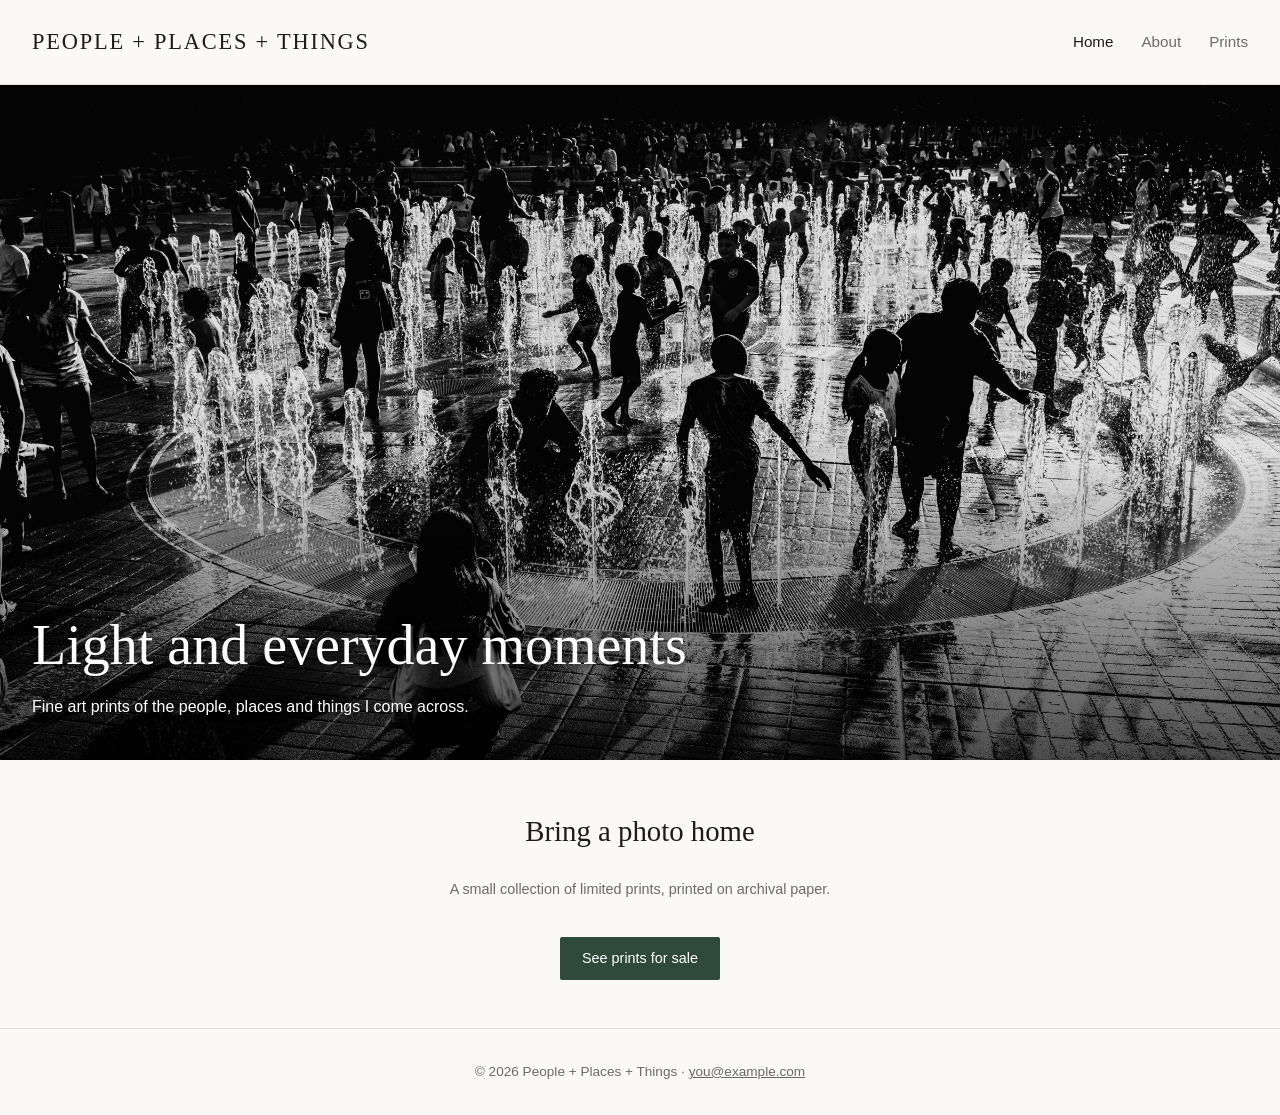
==== index.html @ 3505e62c "Add People + Places + Things photography site Home, About, and Prints pages as a static site for Git" ====
<!doctype html>
<html lang="en">
<head>
<meta charset="utf-8">
<meta name="viewport" content="width=device-width, initial-scale=1">
<title>Home | People + Places + Things</title>
<link rel="stylesheet" href="styles.css">
</head>
<body>
<header>
  <a class="logo" href="index.html">People + Places + Things</a>
  <nav>
    <a href="index.html" class="active">Home</a>
    <a href="about.html">About</a>
    <a href="prints.html">Prints</a>
  </nav>
</header>
<section class="hero" style="background-image:url('images/hero.jpg')">
  <div>
    <h1>Light and everyday moments</h1>
    <p>Fine art prints of the people, places and things I come across.</p>
  </div>
</section>
<main style="text-align:center">
  <h2>Bring a photo home</h2>
  <p class="note">A small collection of limited prints, printed on archival paper.</p>
  <a class="btn" href="prints.html">See prints for sale</a>
</main>
<footer>&copy; 2026 People + Places + Things &middot; <a href="mailto:you@example.com">you@example.com</a></footer>
</body>
</html>
---- styles.css ----
:root{--bg:#faf9f7;--text:#1c1c1c;--muted:#6b6b6b;--line:#e4e1dc;--accent:#2f4a3a}
*{box-sizing:border-box}
body{margin:0;font-family:Georgia,"Times New Roman",serif;background:var(--bg);color:var(--text);line-height:1.6}
a{color:inherit}
header{display:flex;justify-content:space-between;align-items:center;flex-wrap:wrap;gap:12px;padding:24px 32px;border-bottom:1px solid var(--line)}
.logo{font-size:1.4rem;letter-spacing:.08em;text-transform:uppercase;text-decoration:none}
nav a{margin-left:24px;text-decoration:none;font-family:Helvetica,Arial,sans-serif;font-size:.95rem;color:var(--muted)}
nav a:first-child{margin-left:0}
nav a.active,nav a:hover{color:var(--text)}
main{max-width:1100px;margin:0 auto;padding:48px 24px}
.hero{position:relative;height:75vh;min-height:380px;background:#111 center 60%/cover no-repeat;display:flex;align-items:flex-end}
.hero::after{content:"";position:absolute;inset:0;background:linear-gradient(to top,rgba(0,0,0,.65),rgba(0,0,0,0) 45%)}
.hero div{position:relative;z-index:1;padding:40px 32px;color:#fff;text-shadow:0 1px 8px rgba(0,0,0,.5)}
.hero h1{margin:0;font-size:clamp(2rem,5vw,3.5rem);font-weight:normal}
.hero p{margin:4px 0 0;font-family:Helvetica,Arial,sans-serif}
h2{font-weight:normal;font-size:1.8rem;margin-top:0}
.btn{display:inline-block;padding:10px 22px;background:var(--accent);color:#fff;text-decoration:none;font-family:Helvetica,Arial,sans-serif;font-size:.9rem;border-radius:2px}
.btn:hover{opacity:.9}
.about{display:grid;grid-template-columns:1fr 1.3fr;gap:48px;align-items:start}
.about img{width:100%;display:block}
.grid{columns:3 300px;column-gap:36px}
.print{break-inside:avoid;margin-bottom:40px}
.print img{width:100%;height:auto;display:block;background:#ddd}
.print h3{margin:14px 0 10px;font-weight:normal;font-size:1.2rem}
.print .meta{font-family:Helvetica,Arial,sans-serif;font-size:.9rem;color:var(--muted);margin:0 0 12px}
.print select{font:inherit;font-size:.9rem;padding:6px;margin-right:8px}
.note{font-family:Helvetica,Arial,sans-serif;font-size:.9rem;color:var(--muted);margin-bottom:36px}
footer{text-align:center;padding:32px;border-top:1px solid var(--line);font-family:Helvetica,Arial,sans-serif;font-size:.85rem;color:var(--muted)}
@media (max-width:700px){
  header{padding:16px}
  nav a{margin-left:16px}
  .about{grid-template-columns:1fr;gap:24px}
  main{padding:32px 16px}
}
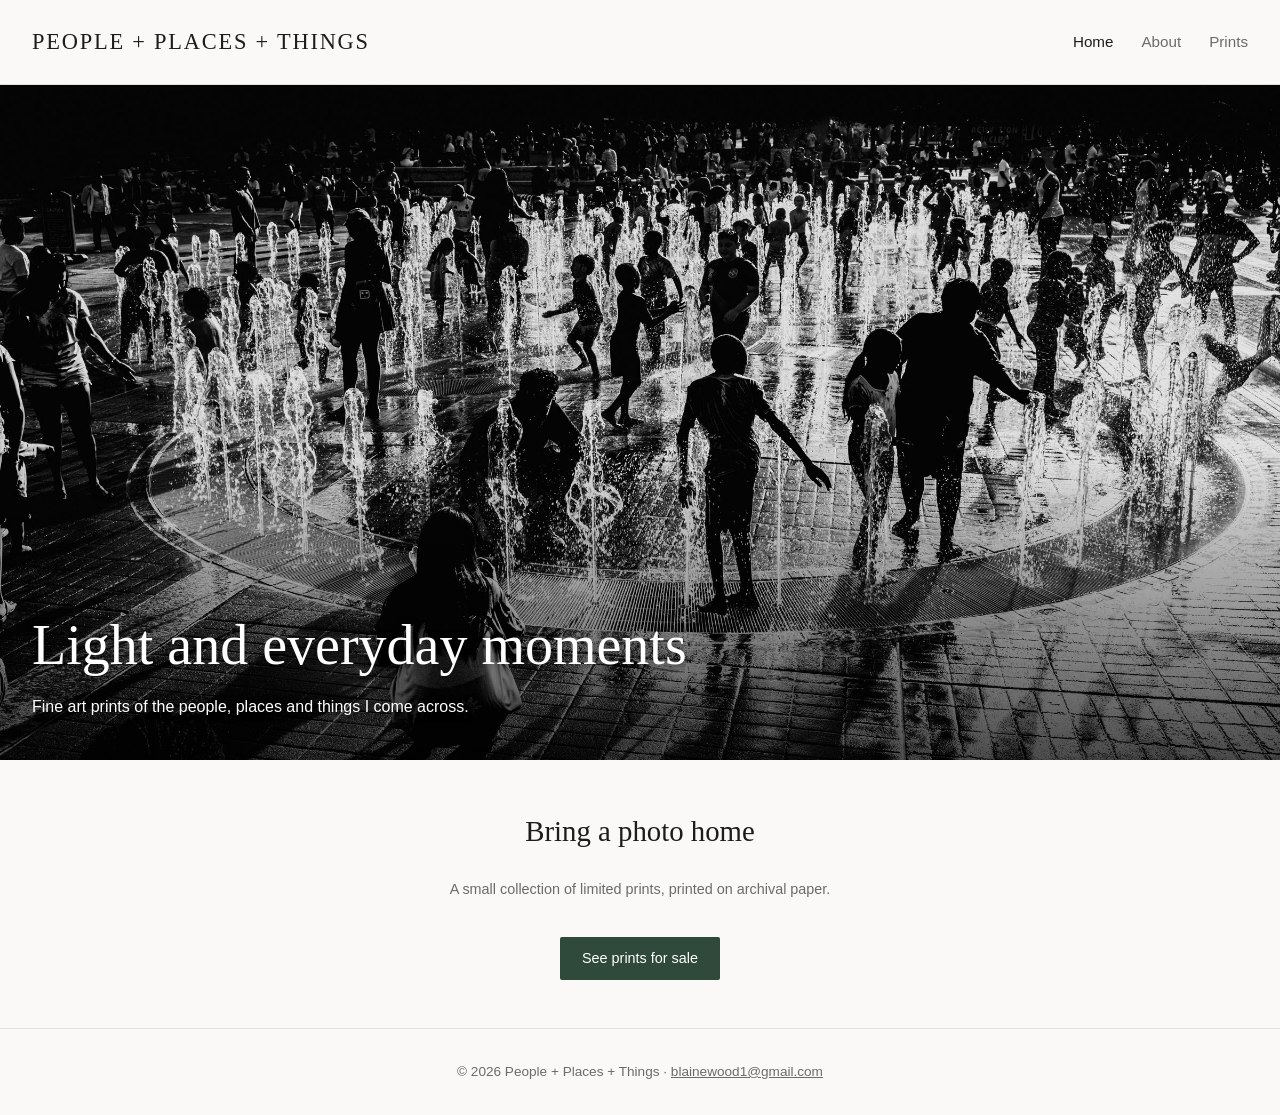
==== commit fa954da6: "Use real contact email on all pages Co-Authored-By: Claude Opus 5.5 <noreply@anthropic.com> Claude-S" ====
--- a/index.html
+++ b/index.html
@@ -22,10 +22,10 @@
   </div>
 </section>
 <main style="text-align:center">
-  <h2>Bring a photo home</h2>
+  <h2><a class="h-link" href="prints.html">Bring a photo home</a></h2>
   <p class="note">A small collection of limited prints, printed on archival paper.</p>
   <a class="btn" href="prints.html">See prints for sale</a>
 </main>
-<footer>&copy; 2026 People + Places + Things &middot; <a href="mailto:you@example.com">you@example.com</a></footer>
+<footer>&copy; 2026 People + Places + Things &middot; <a href="mailto:blainewood1@gmail.com">blainewood1@gmail.com</a></footer>
 </body>
 </html>
--- a/styles.css
+++ b/styles.css
@@ -32,3 +32,5 @@
   .about{grid-template-columns:1fr;gap:24px}
   main{padding:32px 16px}
 }
+.h-link{text-decoration:none}
+.h-link:hover{text-decoration:underline;text-underline-offset:6px}
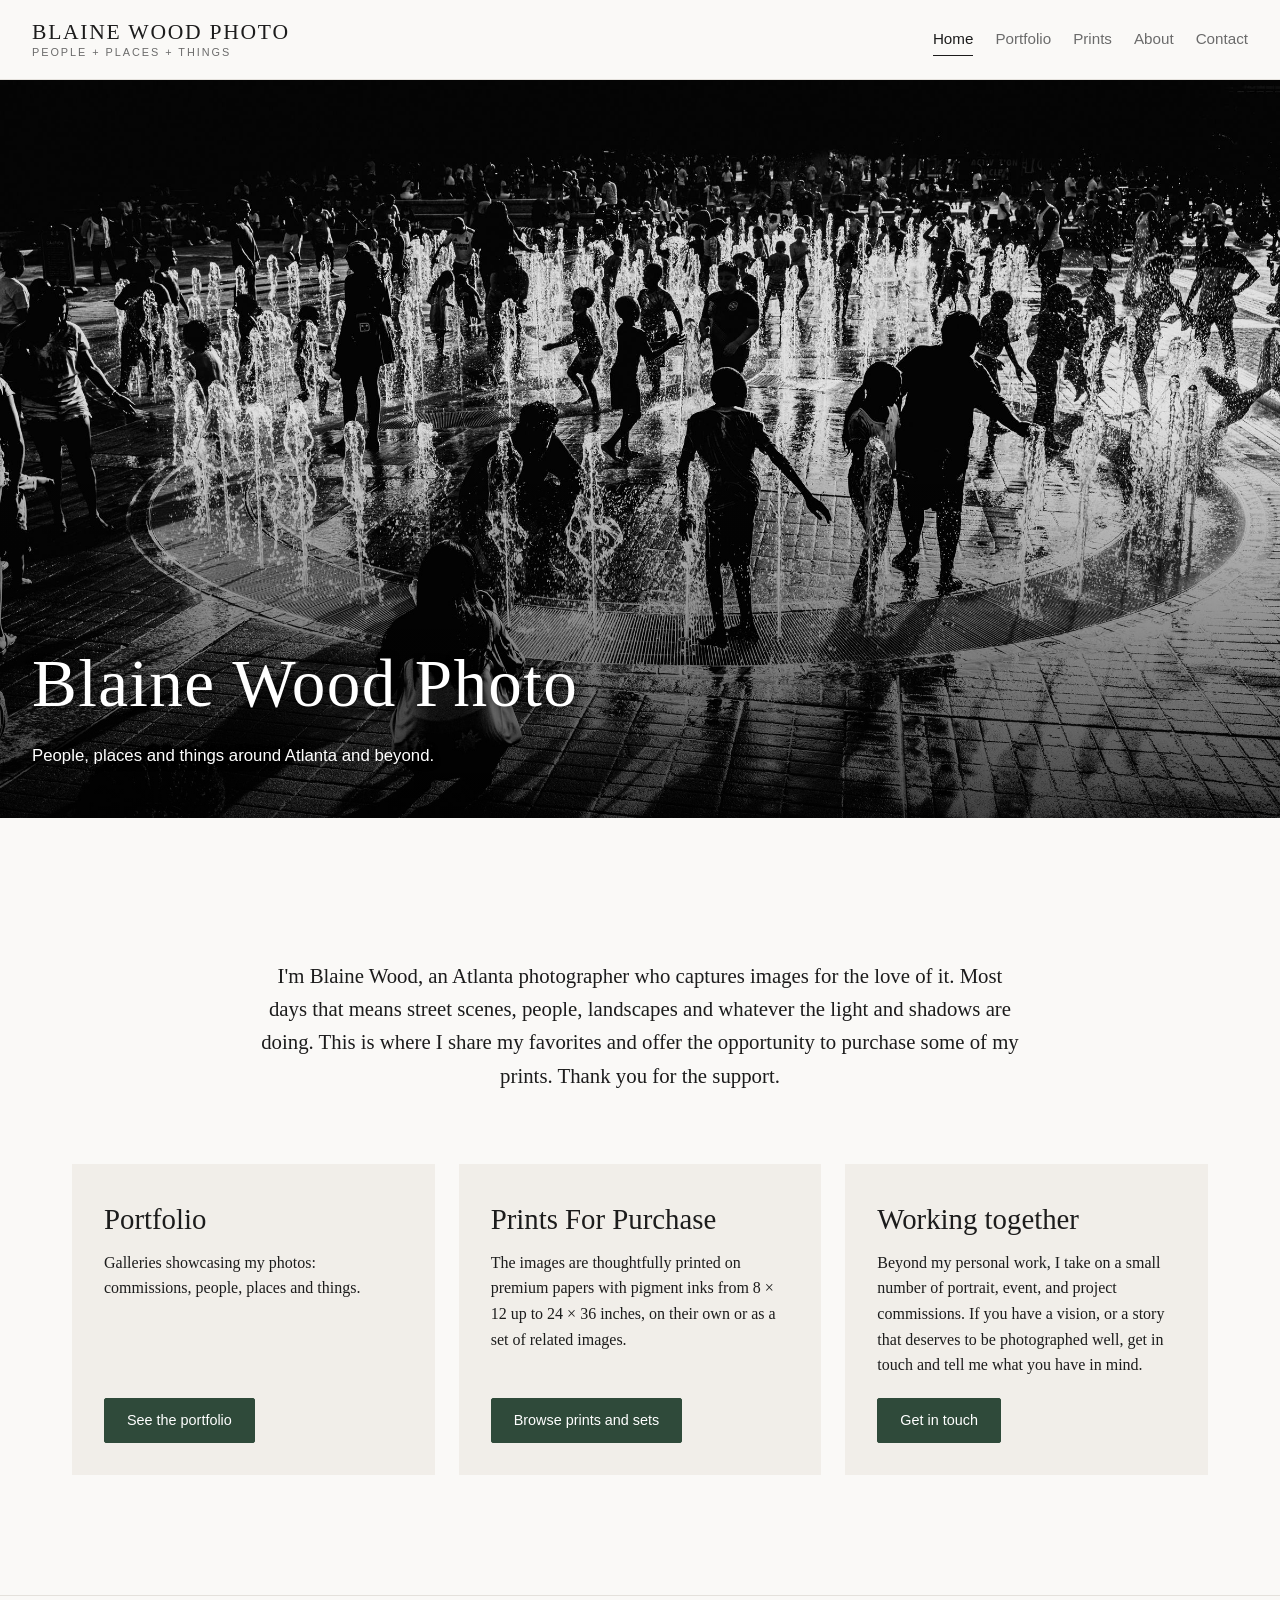
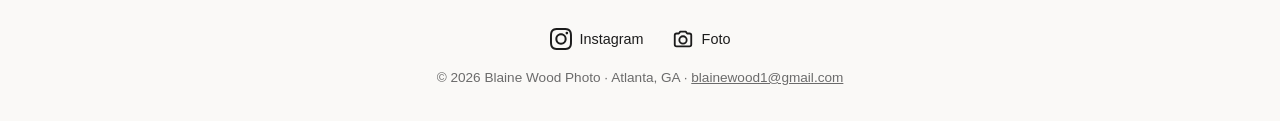
==== commit 578ec546: "Publish the redesigned site at the root for GitHub Pages Builds the final pages to the repo root, re" ====
--- a/index.html
+++ b/index.html
@@ -3,29 +3,55 @@
 <head>
 <meta charset="utf-8">
 <meta name="viewport" content="width=device-width, initial-scale=1">
-<title>Home | People + Places + Things</title>
-<link rel="stylesheet" href="styles.css">
+<title>Blaine Wood Photo | Atlanta photography</title>
+<meta name="description" content="Street, places and portrait photography by Blaine Wood in Atlanta, GA, with fine art prints for sale.">
+<link rel="stylesheet" href="site.css">
 </head>
-<body>
-<header>
-  <a class="logo" href="index.html">People + Places + Things</a>
-  <nav>
-    <a href="index.html" class="active">Home</a>
+<body id="top">
+<header class="site-header">
+  <a class="logo" href="index.html"><span class="logo-text">Blaine Wood Photo<span>People + Places + Things</span></span></a>
+  <nav aria-label="Main">
+    <a href="index.html" class="active" aria-current="page">Home</a>
+    <a href="portfolio.html">Portfolio</a>
+    <a href="prints.html">Prints</a>
     <a href="about.html">About</a>
-    <a href="prints.html">Prints</a>
+    <a href="contact.html">Contact</a>
   </nav>
 </header>
 <section class="hero" style="background-image:url('images/hero.jpg')">
   <div>
-    <h1>Light and everyday moments</h1>
-    <p>Fine art prints of the people, places and things I come across.</p>
+    <h1>Blaine Wood Photo</h1>
+    <p>People, places and things around Atlanta and beyond.</p>
   </div>
 </section>
-<main style="text-align:center">
-  <h2><a class="h-link" href="prints.html">Bring a photo home</a></h2>
-  <p class="note">A small collection of limited prints, printed on archival paper.</p>
-  <a class="btn" href="prints.html">See prints for sale</a>
+<main>
+  <section class="intro">
+    <p>I'm Blaine Wood, an Atlanta photographer who captures images for the love of it. Most days that means street scenes, people, landscapes and whatever the light and shadows are doing. This is where I share my favorites and offer the opportunity to purchase some of my prints. Thank you for the support.</p>
+  </section>
+  <section class="split">
+    <div>
+      <h2>Portfolio</h2>
+      <p>Galleries showcasing my photos: commissions, people, places and things.</p>
+      <a class="btn" href="portfolio.html">See the portfolio</a>
+    </div>
+    <div>
+      <h2>Prints For Purchase</h2>
+      <p>The images are thoughtfully printed on premium papers with pigment inks from 8 &times; 12 up to 24 &times; 36 inches, on their own or as a set of related images.</p>
+      <a class="btn" href="prints.html">Browse prints and sets</a>
+    </div>
+    <div>
+      <h2>Working together</h2>
+      <p>Beyond my personal work, I take on a small number of portrait, event, and project commissions. If you have a vision, or a story that deserves to be photographed well, get in touch and tell me what you have in mind.</p>
+      <a class="btn" href="mailto:blainewood1@gmail.com?subject=Working%20together&amp;body=Hi%20Blaine%2C%0A%0AI%27d%20like%20to%20talk%20about%3A%20">Get in touch</a>
+    </div>
+  </section>
 </main>
-<footer>&copy; 2026 People + Places + Things &middot; <a href="mailto:blainewood1@gmail.com">blainewood1@gmail.com</a></footer>
+<footer class="site-footer">
+  <div class="socials">
+    <a href="https://www.instagram.com/blaine_would/" target="_blank" rel="noopener" aria-label="Blaine on Instagram"><svg viewBox="0 0 24 24" aria-hidden="true"><path d="M7.0301.084c-1.2768.0602-2.1487.264-2.911.5634-.7888.3075-1.4575.72-2.1228 1.3877-.6652.6677-1.075 1.3368-1.3802 2.127-.2954.7638-.4956 1.6365-.552 2.914-.0564 1.2775-.0689 1.6882-.0626 4.947.0062 3.2586.0206 3.6671.0825 4.9473.061 1.2765.264 2.1482.5635 2.9107.308.7889.72 1.4573 1.388 2.1228.6679.6655 1.3365 1.0743 2.1285 1.38.7632.295 1.6361.4961 2.9134.552 1.2773.056 1.6884.069 4.9462.0627 3.2578-.0062 3.668-.0207 4.9478-.0814 1.28-.0607 2.147-.2652 2.9098-.5633.7889-.3086 1.4578-.72 2.1228-1.3881.665-.6682 1.0745-1.3378 1.3795-2.1284.2957-.7632.4966-1.636.552-2.9124.056-1.2809.0692-1.6898.063-4.948-.0063-3.2583-.021-3.6668-.0817-4.9465-.0607-1.2797-.264-2.1487-.5633-2.9117-.3084-.7889-.72-1.4568-1.3876-2.1228C21.2982 1.33 20.628.9208 19.8378.6165 19.074.321 18.2017.1197 16.9244.0645 15.6471.0093 15.236-.005 11.977.0014 8.718.0076 8.31.0215 7.0301.0839m.1402 21.6932c-1.17-.0509-1.8053-.2453-2.2287-.408-.5606-.216-.96-.4771-1.3819-.895-.422-.4178-.6811-.8186-.9-1.378-.1644-.4234-.3624-1.058-.4171-2.228-.0595-1.2645-.072-1.6442-.079-4.848-.007-3.2037.0053-3.583.0607-4.848.05-1.169.2456-1.805.408-2.2282.216-.5613.4762-.96.895-1.3816.4188-.4217.8184-.6814 1.3783-.9003.423-.1651 1.0575-.3614 2.227-.4171 1.2655-.06 1.6447-.072 4.848-.079 3.2033-.007 3.5835.005 4.8495.0608 1.169.0508 1.8053.2445 2.228.408.5608.216.96.4754 1.3816.895.4217.4194.6816.8176.9005 1.3787.1653.4217.3617 1.056.4169 2.2263.0602 1.2655.0739 1.645.0796 4.848.0058 3.203-.0055 3.5834-.061 4.848-.051 1.17-.245 1.8055-.408 2.2294-.216.5604-.4763.96-.8954 1.3814-.419.4215-.8181.6811-1.3783.9-.4224.1649-1.0577.3617-2.2262.4174-1.2656.0595-1.6448.072-4.8493.079-3.2045.007-3.5825-.006-4.848-.0608M16.953 5.5864A1.44 1.44 0 1 0 18.39 4.144a1.44 1.44 0 0 0-1.437 1.4424M5.8385 12.012c.0067 3.4032 2.7706 6.1557 6.173 6.1493 3.4026-.0065 6.157-2.7701 6.1506-6.1733-.0065-3.4032-2.771-6.1565-6.174-6.1498-3.403.0067-6.156 2.771-6.1496 6.1738M8 12.0077a4 4 0 1 1 4.008 3.9921A3.9996 3.9996 0 0 1 8 12.0077"/></svg><span>Instagram</span></a>
+    <a href="https://the.fotoapp.co/blaine_wood" target="_blank" rel="noopener" aria-label="Blaine on Foto"><svg viewBox="0 0 24 24" aria-hidden="true"><g fill="none" stroke="currentColor" stroke-width="2" stroke-linejoin="round"><path d="M3 8a2 2 0 0 1 2-2h2.5l1.5-2h6l1.5 2H19a2 2 0 0 1 2 2v10a2 2 0 0 1-2 2H5a2 2 0 0 1-2-2z"/><circle cx="12" cy="13" r="4"/></g></svg><span>Foto</span></a>
+  </div>
+  <p>&copy; 2026 Blaine Wood Photo &middot; Atlanta, GA &middot; <a href="mailto:blainewood1@gmail.com">blainewood1@gmail.com</a></p>
+</footer>
 </body>
 </html>
--- a/site.css
+++ b/site.css
@@ -0,0 +1,158 @@
+:root{--bg:#faf9f7;--panel:#f1eee9;--text:#1c1c1c;--muted:#6b6b6b;--line:#e4e1dc;--accent:#2f4a3a;--sans:"Helvetica Neue",Helvetica,Arial,sans-serif}
+*{box-sizing:border-box}
+html{scroll-behavior:smooth}
+body{margin:0;font-family:Georgia,"Times New Roman",serif;background:var(--bg);color:var(--text);line-height:1.6}
+a{color:inherit}
+img{max-width:100%;height:auto}
+
+/* header */
+.site-header{display:flex;justify-content:space-between;align-items:center;flex-wrap:wrap;gap:12px 24px;padding:20px 32px;border-bottom:1px solid var(--line);background:var(--bg);position:sticky;top:0;z-index:50}
+.logo{text-decoration:none;font-size:1.35rem;letter-spacing:.08em;text-transform:uppercase;line-height:1.2}
+.logo{display:flex;align-items:center;gap:12px}
+.logo-mark{width:46px;height:31px;flex:none;color:var(--text)}
+.logo-text span{display:block;font-family:var(--sans);font-size:.68rem;letter-spacing:.18em;color:var(--muted)}
+.site-header nav{display:flex;flex-wrap:wrap;gap:6px 22px}
+.site-header nav a{text-decoration:none;font-family:var(--sans);font-size:.95rem;color:var(--muted);padding:4px 0;border-bottom:1px solid transparent}
+.site-header nav a.active,.site-header nav a:hover{color:var(--text);border-bottom-color:var(--text)}
+
+main{max-width:1200px;margin:0 auto;padding:48px 32px}
+main.narrow{max-width:860px}
+section{margin-bottom:72px}
+h1,h2,h3{font-weight:normal}
+.page-title{font-size:clamp(2rem,4vw,2.8rem);margin:0 0 12px}
+h2{font-size:1.8rem;margin:0 0 8px}
+.note{font-family:var(--sans);font-size:.95rem;color:var(--muted);margin:0 0 28px;max-width:720px}
+.btn{display:inline-block;padding:10px 22px;background:var(--accent);color:#fff;text-decoration:none;font-family:var(--sans);font-size:.9rem;border:1px solid var(--accent);border-radius:2px;cursor:pointer}
+.btn:hover{opacity:.9}
+.btn-outline{background:transparent;color:var(--accent)}
+.btn-light{background:#fff;color:#111;border-color:#fff;margin-top:18px}
+
+/* home */
+.hero{position:relative;height:82vh;min-height:420px;background:#111 center 60%/cover no-repeat;display:flex;align-items:flex-end}
+.hero::after{content:"";position:absolute;inset:0;background:linear-gradient(to top,rgba(0,0,0,.7),rgba(0,0,0,0) 55%)}
+.hero div{position:relative;z-index:1;padding:48px 32px;color:#fff;text-shadow:0 1px 8px rgba(0,0,0,.5)}
+.hero h1{margin:0;font-size:clamp(2.4rem,6vw,4.2rem);letter-spacing:.02em}
+.hero p{margin:6px 0 0;font-family:var(--sans);font-size:1.05rem}
+.intro{max-width:760px;margin:0 auto 72px;text-align:center;font-size:1.3rem}
+.section-head{display:flex;justify-content:space-between;align-items:baseline;gap:16px;margin-bottom:20px}
+.section-head a{font-family:var(--sans);font-size:.9rem;color:var(--muted)}
+.tiles{display:grid;grid-template-columns:repeat(3,1fr);gap:12px}
+.tile{position:relative;display:block;aspect-ratio:1/1;overflow:hidden;background:#ddd}
+.tile img{width:100%;height:100%;object-fit:cover;display:block;transition:transform .5s}
+.tile span{position:absolute;left:0;right:0;bottom:0;padding:24px 14px 10px;color:#fff;font-family:var(--sans);font-size:.85rem;background:linear-gradient(to top,rgba(0,0,0,.6),transparent);opacity:0;transition:opacity .3s}
+.tile:hover img{transform:scale(1.03)}
+.tile:hover span,.tile:focus span{opacity:1}
+.gallery-cards{display:grid;grid-template-columns:repeat(3,1fr);gap:28px}
+.gallery-card{text-decoration:none}
+.gallery-card img{width:100%;aspect-ratio:4/3;object-fit:cover;display:block;background:#ddd}
+.shoot-card[data-shoot="rail-yard"] img{object-position:center 22%}
+.shoot-card[data-shoot="last-train"] img{object-position:center 25%}
+.gallery-card h3{margin:12px 0 0;font-size:1.25rem}
+.gallery-card p{margin:0;font-family:var(--sans);font-size:.85rem;color:var(--muted)}
+.gallery-card:hover h3{text-decoration:underline;text-underline-offset:5px}
+.split{display:grid;grid-template-columns:repeat(3,1fr);gap:24px}
+.split>div{background:var(--panel);padding:32px;display:flex;flex-direction:column;align-items:flex-start}
+.split p{margin:0 0 20px;flex:1}
+.split.two{grid-template-columns:repeat(2,1fr);margin-top:32px}
+.split.two h2{margin-top:0}
+
+/* portfolio */
+.chips{display:flex;flex-wrap:wrap;gap:8px;margin:0 0 48px}
+.chips a{font-family:var(--sans);font-size:.88rem;text-decoration:none;padding:7px 14px;border:1px solid var(--line);border-radius:999px;background:#fff}
+.chips a:hover{border-color:var(--text)}
+.chips a.active{background:var(--accent);border-color:var(--accent);color:#fff}
+.gallery{scroll-margin-top:110px}
+[hidden]{display:none!important}
+.shoot-card{background:var(--panel);padding:20px 20px 24px;display:block}
+.shoot-card h3{margin-top:16px}
+.shoot-card p{margin-top:2px}
+.back-to-shoots{font-family:var(--sans);font-size:1.15rem;font-weight:500;text-decoration:none}
+.back-to-shoots:hover{text-decoration:underline}
+.shoot h3{font-size:1.6rem;margin:8px 0 4px}
+.masonry{columns:3 280px;column-gap:16px}
+.masonry figure{margin:0 0 16px;break-inside:avoid}
+.masonry img{width:100%;height:auto;display:block;background:#ddd}
+/* site.js lays photos out in reading order (left to right) across these columns */
+.masonry.ordered{columns:auto;display:flex;gap:16px;align-items:flex-start}
+.masonry.ordered .col{flex:1;min-width:0}
+.zoom{cursor:zoom-in}
+.cta{text-align:center;font-family:var(--sans);color:var(--muted)}
+.to-top{text-align:center;margin:40px 0 0}
+
+/* prints */
+#sets,#singles{scroll-margin-top:110px}
+.set{display:flex;flex-direction:column-reverse;gap:18px;padding:32px 0;border-top:1px solid var(--line)}
+.set-strip{display:grid;grid-template-columns:repeat(var(--n),1fr);gap:8px}
+.set-strip img{width:100%;aspect-ratio:var(--ar,3/4);object-fit:cover;display:block;background:#ddd}
+.set-info{display:grid;grid-template-columns:1fr auto;gap:4px 32px;align-items:end}
+.set-info .buy{grid-column:2;grid-row:1/5;margin:0}
+.set-info h3+.place{margin:-4px 0 10px;font-family:var(--sans);font-size:.85rem;color:var(--muted)}
+.set-info h3{font-size:1.5rem;margin:0 0 6px}
+.set-info p{margin:0 0 10px}
+.meta{font-family:var(--sans);font-size:.85rem;color:var(--muted)}
+.buy{display:flex;flex-wrap:wrap;gap:8px;align-items:center;margin-top:12px}
+.buy select{font:inherit;font-family:var(--sans);font-size:.9rem;padding:7px;border:1px solid #ccc;background:#fff;border-radius:2px}
+.grid{columns:3 280px;column-gap:36px}
+.print{break-inside:avoid;margin-bottom:44px}
+.print img{width:100%;height:auto;display:block;background:#ddd}
+.print h3{margin:14px 0 2px;font-size:1.2rem}
+.print .place{margin:0 0 8px;font-family:var(--sans);font-size:.85rem;color:var(--muted)}
+
+/* about + contact */
+.about{display:grid;grid-template-columns:1fr 1.3fr;gap:56px;align-items:start}
+.about img{width:100%;display:block}
+.about h2{font-size:1.4rem;margin-top:28px}
+.lead{font-size:1.2rem;margin:0}
+.email-box{background:var(--panel);padding:32px;margin-bottom:28px;border-left:4px solid var(--accent)}
+.email{font-size:clamp(1.4rem,4vw,2.2rem);margin:4px 0 20px;word-break:break-word}
+.email a{color:var(--accent);text-decoration:none;border-bottom:1px solid var(--accent)}
+.email a:hover{opacity:.8}
+.contact-cols{display:grid;grid-template-columns:1fr 1fr;gap:28px}
+.contact-cols>div{background:var(--panel);padding:32px}
+.contact-cols h2{font-size:1.4rem}
+
+.site-footer{text-align:center;padding:32px 16px;border-top:1px solid var(--line);font-family:var(--sans);font-size:.85rem;color:var(--muted)}
+.site-footer p{margin:0}
+.socials{display:flex;justify-content:center;gap:28px;margin-bottom:16px}
+.socials a{display:inline-flex;align-items:center;gap:8px;text-decoration:none;color:var(--text);font-size:.9rem}
+.socials svg{width:22px;height:22px;fill:currentColor}
+.socials a:hover{color:var(--accent)}
+
+/* lightbox */
+.lightbox{position:fixed;inset:0;z-index:100;background:#0b0b0b;display:none;align-items:center;justify-content:center;flex-direction:column;padding:24px}
+.lightbox.open{display:flex}
+.lightbox img{max-width:100%;max-height:calc(100vh - 100px);object-fit:contain;cursor:zoom-out}
+.lightbox p{color:#ddd;font-size:1.1rem;margin:16px 0 0}
+.lightbox button{position:absolute;background:none;border:0;color:#fff;font-size:2.4rem;line-height:1;cursor:pointer;padding:12px;opacity:.75}
+.lightbox button:hover{opacity:1}
+.lb-close{top:8px;right:12px}
+.lb-prev{left:8px;top:50%;transform:translateY(-50%)}
+.lb-next{right:8px;top:50%;transform:translateY(-50%)}
+
+@media (max-width:900px){
+  .split{grid-template-columns:1fr}
+  .gallery-cards{grid-template-columns:repeat(2,1fr)}
+  .set-strip{grid-template-columns:repeat(3,1fr)}
+  .set-strip.two{grid-template-columns:repeat(2,1fr)}
+  .set-info{grid-template-columns:1fr}
+  .set-info .buy{grid-column:auto;grid-row:auto;margin-top:8px}
+}
+@media (max-width:700px){
+  .site-header{padding:14px 16px;position:static}
+  .site-header nav{gap:4px 16px}
+  main{padding:32px 16px}
+  section{margin-bottom:56px}
+  .hero div{padding:32px 16px}
+  .intro{font-size:1.1rem;text-align:left}
+  .tiles{gap:6px}
+  .gallery-cards{gap:16px}
+  .split,.contact-cols,.about{grid-template-columns:1fr;gap:20px}
+  .split.two{grid-template-columns:1fr}
+  .shoot-card{padding:12px 12px 16px}
+  .shoot-card h3{margin-top:10px}
+  .split>div,.contact-cols>div,.email-box{padding:24px}
+  .masonry{columns:2;column-gap:8px}
+  .masonry figure{margin-bottom:8px}
+  .masonry.ordered{gap:8px}
+  .lb-prev,.lb-next{top:auto;bottom:8px;transform:none}
+}
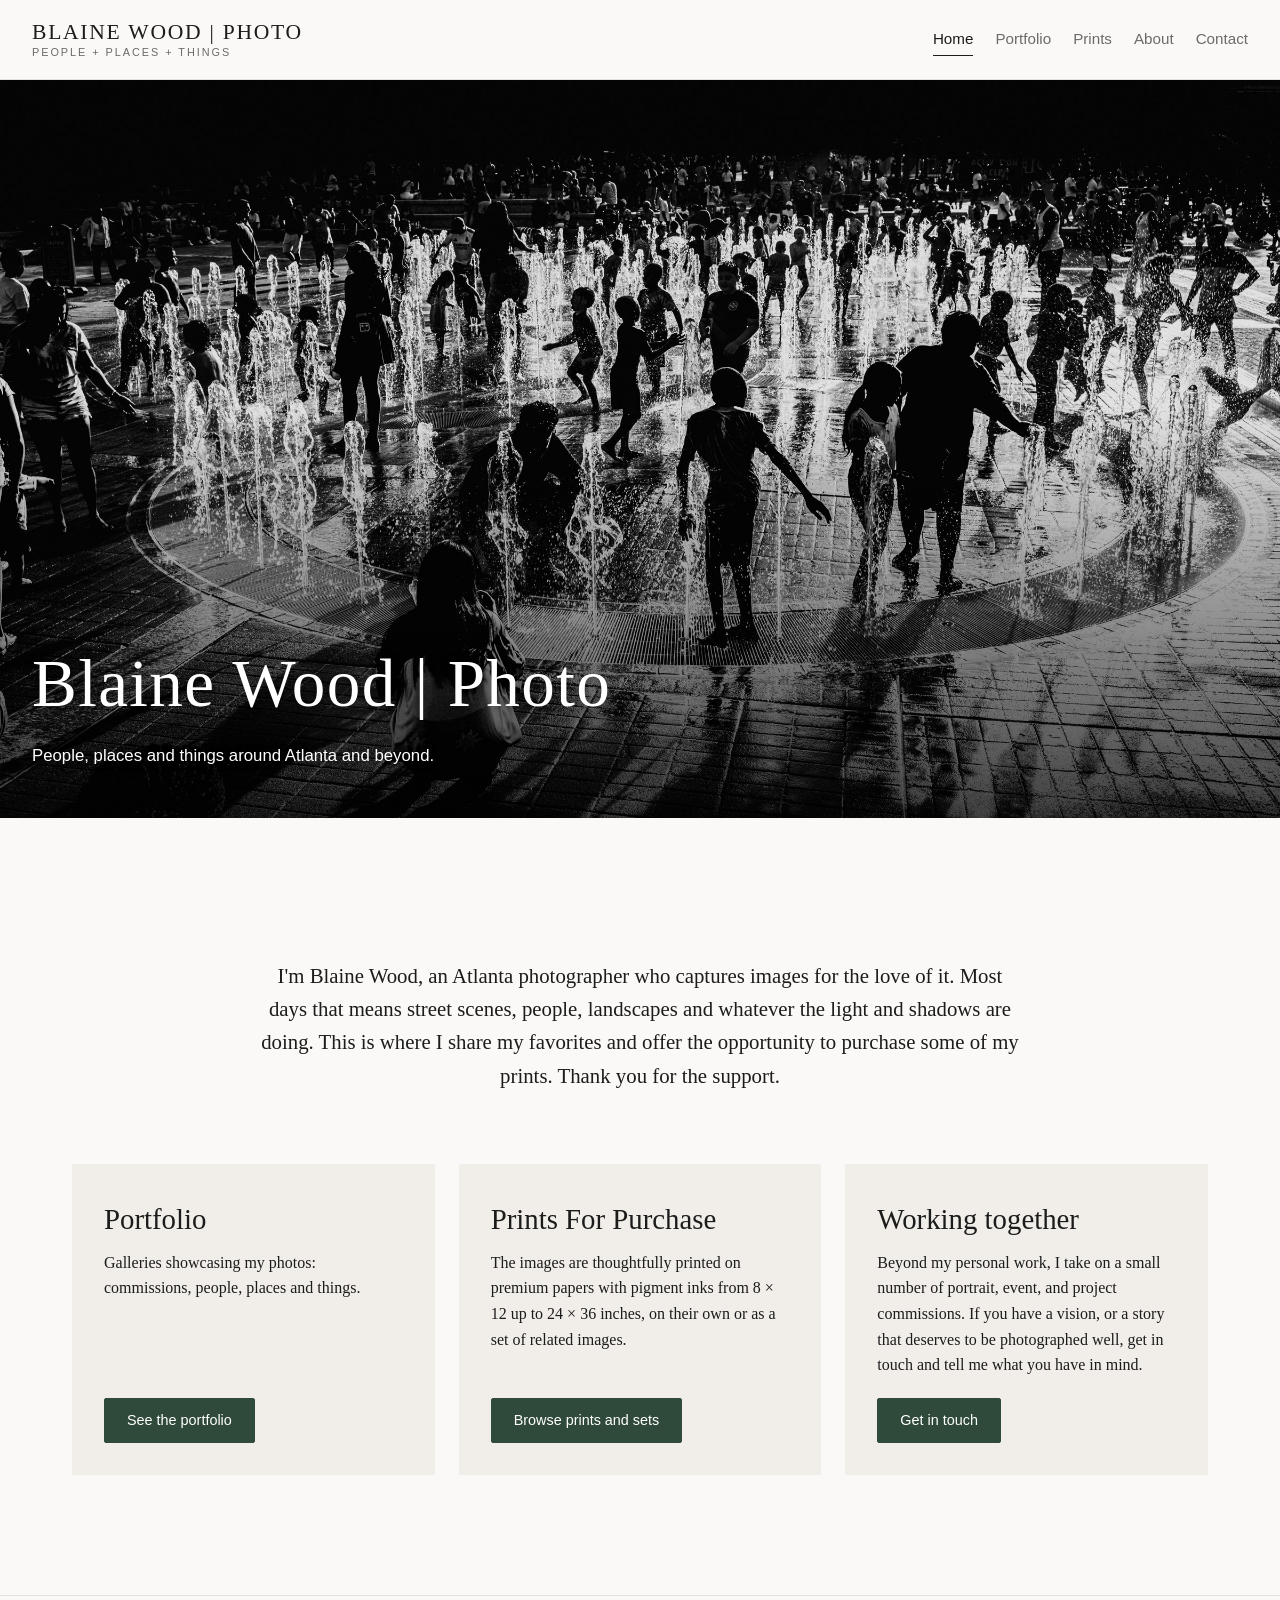
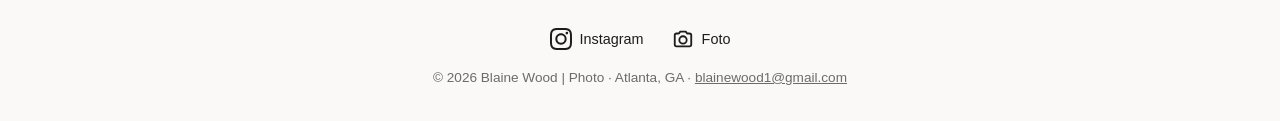
==== commit 2df8c702: "Rename site to Blaine Wood | Photo Co-Authored-By: Claude Opus 5.5 <noreply@anthropic.com> Claude-Se" ====
--- a/index.html
+++ b/index.html
@@ -3,13 +3,13 @@
 <head>
 <meta charset="utf-8">
 <meta name="viewport" content="width=device-width, initial-scale=1">
-<title>Blaine Wood Photo | Atlanta photography</title>
+<title>Blaine Wood | Photo · Atlanta photography</title>
 <meta name="description" content="Street, places and portrait photography by Blaine Wood in Atlanta, GA, with fine art prints for sale.">
 <link rel="stylesheet" href="site.css">
 </head>
 <body id="top">
 <header class="site-header">
-  <a class="logo" href="index.html"><span class="logo-text">Blaine Wood Photo<span>People + Places + Things</span></span></a>
+  <a class="logo" href="index.html"><span class="logo-text">Blaine Wood | Photo<span>People + Places + Things</span></span></a>
   <nav aria-label="Main">
     <a href="index.html" class="active" aria-current="page">Home</a>
     <a href="portfolio.html">Portfolio</a>
@@ -20,7 +20,7 @@
 </header>
 <section class="hero" style="background-image:url('images/hero.jpg')">
   <div>
-    <h1>Blaine Wood Photo</h1>
+    <h1>Blaine Wood | Photo</h1>
     <p>People, places and things around Atlanta and beyond.</p>
   </div>
 </section>
@@ -51,7 +51,7 @@
     <a href="https://www.instagram.com/blaine_would/" target="_blank" rel="noopener" aria-label="Blaine on Instagram"><svg viewBox="0 0 24 24" aria-hidden="true"><path d="M7.0301.084c-1.2768.0602-2.1487.264-2.911.5634-.7888.3075-1.4575.72-2.1228 1.3877-.6652.6677-1.075 1.3368-1.3802 2.127-.2954.7638-.4956 1.6365-.552 2.914-.0564 1.2775-.0689 1.6882-.0626 4.947.0062 3.2586.0206 3.6671.0825 4.9473.061 1.2765.264 2.1482.5635 2.9107.308.7889.72 1.4573 1.388 2.1228.6679.6655 1.3365 1.0743 2.1285 1.38.7632.295 1.6361.4961 2.9134.552 1.2773.056 1.6884.069 4.9462.0627 3.2578-.0062 3.668-.0207 4.9478-.0814 1.28-.0607 2.147-.2652 2.9098-.5633.7889-.3086 1.4578-.72 2.1228-1.3881.665-.6682 1.0745-1.3378 1.3795-2.1284.2957-.7632.4966-1.636.552-2.9124.056-1.2809.0692-1.6898.063-4.948-.0063-3.2583-.021-3.6668-.0817-4.9465-.0607-1.2797-.264-2.1487-.5633-2.9117-.3084-.7889-.72-1.4568-1.3876-2.1228C21.2982 1.33 20.628.9208 19.8378.6165 19.074.321 18.2017.1197 16.9244.0645 15.6471.0093 15.236-.005 11.977.0014 8.718.0076 8.31.0215 7.0301.0839m.1402 21.6932c-1.17-.0509-1.8053-.2453-2.2287-.408-.5606-.216-.96-.4771-1.3819-.895-.422-.4178-.6811-.8186-.9-1.378-.1644-.4234-.3624-1.058-.4171-2.228-.0595-1.2645-.072-1.6442-.079-4.848-.007-3.2037.0053-3.583.0607-4.848.05-1.169.2456-1.805.408-2.2282.216-.5613.4762-.96.895-1.3816.4188-.4217.8184-.6814 1.3783-.9003.423-.1651 1.0575-.3614 2.227-.4171 1.2655-.06 1.6447-.072 4.848-.079 3.2033-.007 3.5835.005 4.8495.0608 1.169.0508 1.8053.2445 2.228.408.5608.216.96.4754 1.3816.895.4217.4194.6816.8176.9005 1.3787.1653.4217.3617 1.056.4169 2.2263.0602 1.2655.0739 1.645.0796 4.848.0058 3.203-.0055 3.5834-.061 4.848-.051 1.17-.245 1.8055-.408 2.2294-.216.5604-.4763.96-.8954 1.3814-.419.4215-.8181.6811-1.3783.9-.4224.1649-1.0577.3617-2.2262.4174-1.2656.0595-1.6448.072-4.8493.079-3.2045.007-3.5825-.006-4.848-.0608M16.953 5.5864A1.44 1.44 0 1 0 18.39 4.144a1.44 1.44 0 0 0-1.437 1.4424M5.8385 12.012c.0067 3.4032 2.7706 6.1557 6.173 6.1493 3.4026-.0065 6.157-2.7701 6.1506-6.1733-.0065-3.4032-2.771-6.1565-6.174-6.1498-3.403.0067-6.156 2.771-6.1496 6.1738M8 12.0077a4 4 0 1 1 4.008 3.9921A3.9996 3.9996 0 0 1 8 12.0077"/></svg><span>Instagram</span></a>
     <a href="https://the.fotoapp.co/blaine_wood" target="_blank" rel="noopener" aria-label="Blaine on Foto"><svg viewBox="0 0 24 24" aria-hidden="true"><g fill="none" stroke="currentColor" stroke-width="2" stroke-linejoin="round"><path d="M3 8a2 2 0 0 1 2-2h2.5l1.5-2h6l1.5 2H19a2 2 0 0 1 2 2v10a2 2 0 0 1-2 2H5a2 2 0 0 1-2-2z"/><circle cx="12" cy="13" r="4"/></g></svg><span>Foto</span></a>
   </div>
-  <p>&copy; 2026 Blaine Wood Photo &middot; Atlanta, GA &middot; <a href="mailto:blainewood1@gmail.com">blainewood1@gmail.com</a></p>
+  <p>&copy; 2026 Blaine Wood | Photo &middot; Atlanta, GA &middot; <a href="mailto:blainewood1@gmail.com">blainewood1@gmail.com</a></p>
 </footer>
 </body>
 </html>
